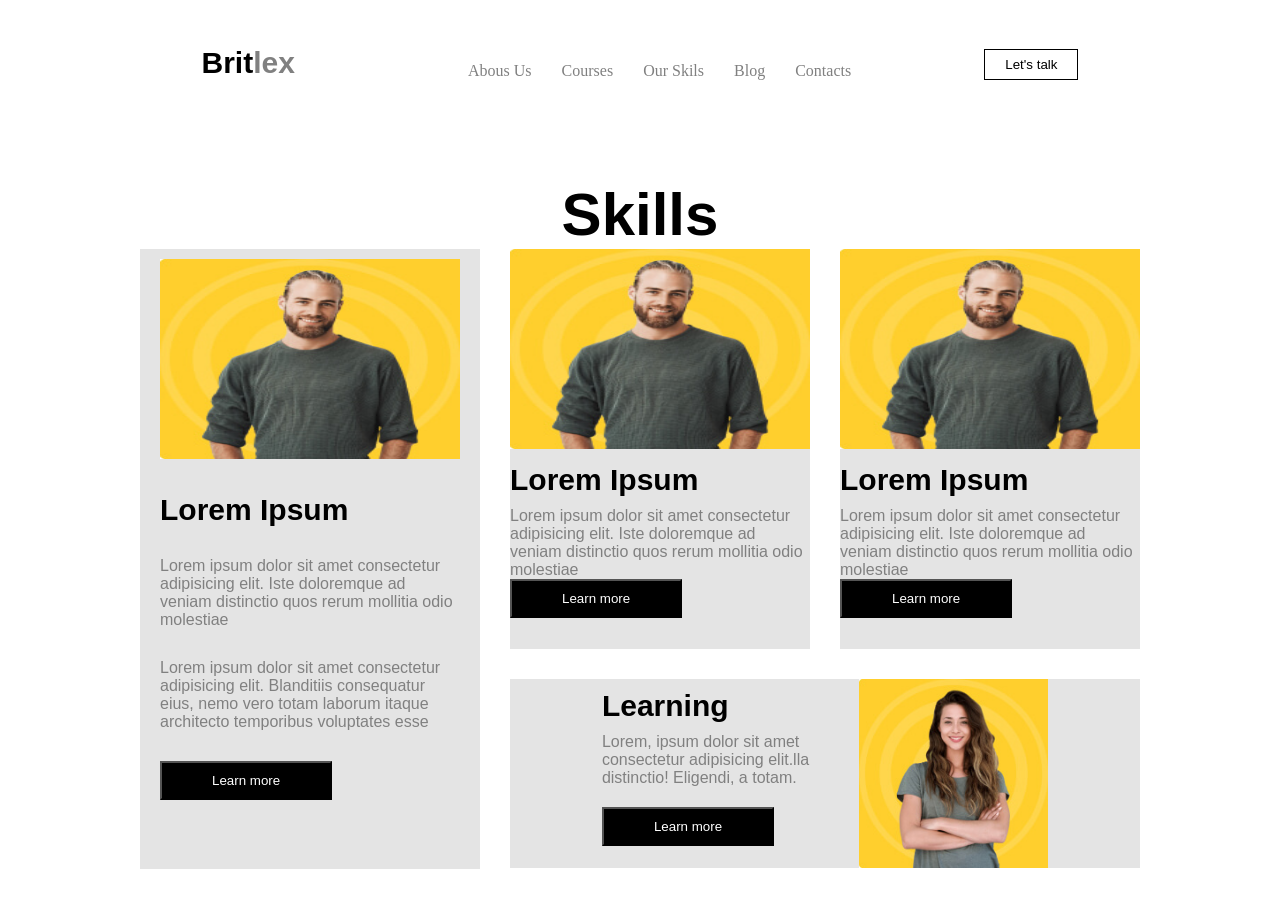
==== skills.html @ 414798d2 "four section" ====
<!DOCTYPE html>
<html lang="en">
<head>
    <meta charset="UTF-8">
    <meta name="viewport" content="width=device-width, initial-scale=1.0">
    <title>Document</title>
    <link rel="stylesheet" href="./skils.css">
</head>
<body>
    <div class="container1">

    <div class="flex1">
        <p class="kalima1">Brit<span class="srelka">lex</span></p>
        <ul>
          <li><a href="">Abous Us</a></li>
          <li><a href="">Courses</a></li>
          <li><a href="./index.html">Our Skils</a></li>
          <li><a href="">Blog</a></li>
          <li><a href="">Contacts</a></li>
        </ul>

        <button class="btn2">Let's talk</button>
      </div>

      <p class="kalima2">Skills</p>

      <div class="flex2">

        <div class="knop1">
                <img class="img1" src="./3c1aec192431e6e01ed1fbdccfd71f81f6733c07.jpg" alt="">
                <p class="kalima3">Lorem Ipsum</p>

                <p class="text1">Lorem ipsum dolor sit amet consectetur adipisicing elit. Iste doloremque ad veniam distinctio quos rerum mollitia odio molestiae</p>
                <p class="text2">Lorem ipsum dolor sit amet consectetur adipisicing elit. Blanditiis consequatur eius, nemo vero totam laborum itaque architecto temporibus voluptates esse</p>
                <button class="btn3">Learn more</button>
            </div>

            <div>
        <div class="flex3">
            <div class="knop2">
                <img class="img1" src="./3c1aec192431e6e01ed1fbdccfd71f81f6733c07.jpg" alt="">
                <p class="kalima4">Lorem Ipsum</p>

               
                <p class="text3">Lorem ipsum dolor sit amet consectetur adipisicing elit. Iste doloremque ad veniam distinctio quos rerum mollitia odio molestiae</p>
            <button class="btn4">Learn more</button>
            </div>
            <div class="knop3">
                <img class="img1" src="./3c1aec192431e6e01ed1fbdccfd71f81f6733c07.jpg" alt="">
                <p class="kalima4">Lorem Ipsum</p>
                <p class="text3">Lorem ipsum dolor sit amet consectetur adipisicing elit. Iste doloremque ad veniam distinctio quos rerum mollitia odio molestiae</p>
            <button class="btn4">Learn more</button>
            </div>
        </div>

        
    
            <div class="knop4">
                <div>
                 <p class="kalima4">Learning</p>
                <p class="text3">Lorem, ipsum dolor sit amet <br> consectetur adipisicing elit.lla <br> distinctio! Eligendi, a totam.</p>
                <button class="btn5">Learn more</button>
                </div>
                
                <img src="./625bd937d856de9205120218490f1c1fae23a386.jpg" alt="">
            </div>
        </div>
      

      </div>
      </div>
    </body>
</html>
---- skils.css ----
*{
    margin: 0;
}
.srelka{
    color: grey;
}
.kalima1{
    font-size: 30px;
    font-family: Verdana, Geneva, Tahoma, sans-serif;
    font-weight: 600;
}
ul{
    display: flex;
    list-style: none;
    gap: 30px;
}
a{
    text-decoration: none;
    color: grey;
}
.flex1{
    height: 30px;
    align-items: end;
    display: flex;
    gap: 30px;
    justify-content: space-around;
}
.btn2{
     color: rgb(0, 0, 0);
    border: 1px solid black;
    padding: 7px 20px;
    background: none;
}
.container1{
    padding: 50px 150px;
}
.kalima2{
    text-align: center;
    font-size: 60px;
    font-family: 'Segoe UI', Tahoma, Geneva, Verdana, sans-serif;
    font-weight: 700;
    margin-top: 100px;
}
.knop1{
    width: 300px;
    height: 600px;
    background-color: rgb(228, 228, 228);
    padding: 10px 20px;
}
.img1{
    width: 300px;
    height: 200px;
}
.kalima3{
    font-family: 'Segoe UI', Tahoma, Geneva, Verdana, sans-serif;
    font-size: 30px;
    font-weight: 600;
    margin-top: 30px;
}
.text1{
    color: grey;
    margin-top: 30px;
    font-family: 'Segoe UI', Tahoma, Geneva, Verdana, sans-serif;
}
.text2{
    color: grey;
    font-family: 'Segoe UI', Tahoma, Geneva, Verdana, sans-serif;
    margin-top: 30px;
}
.btn3{
    color: white;
    background-color: black;
    padding: 10px 50px;
    margin-top: 30px;
}
.knop2{
    width: 300px;
    height: 400px;
    background-color: rgb(228, 228, 228);
}
.kalima4{
 font-family: 'Segoe UI', Tahoma, Geneva, Verdana, sans-serif;
    font-size: 30px;
    font-weight: 600;
    margin-top: 10px;
}
.text3{
     color: grey;
    margin-top: 10px;
     font-family: 'Segoe UI', Tahoma, Geneva, Verdana, sans-serif;
}
.btn4{
      color: white;
    background-color: black;
    padding: 10px 50px;
}
.knop3{
      width: 300px;
    height: 400px;
    background-color: rgb(228, 228, 228);
}
.flex2{
    display: flex;
    gap: 30px;
    justify-content: center;
}
.flex3{
    display: flex;
    gap: 30px;
}
.kalima5{
    font-family: 'Segoe UI', Tahoma, Geneva, Verdana, sans-serif;
    font-size: 30px;
    font-weight: 600;
    margin-top: 10px;
}
.btn5{
    color: white;
    background-color: black;
    padding: 10px 50px;
    margin-top: 20px;
}
.knop4{
    width: 630px;
    height: 189px;
    background-color: rgb(228, 228, 228);
    margin-top: 30px;
    display: flex;
    gap: 50px;
    justify-content: center;
}
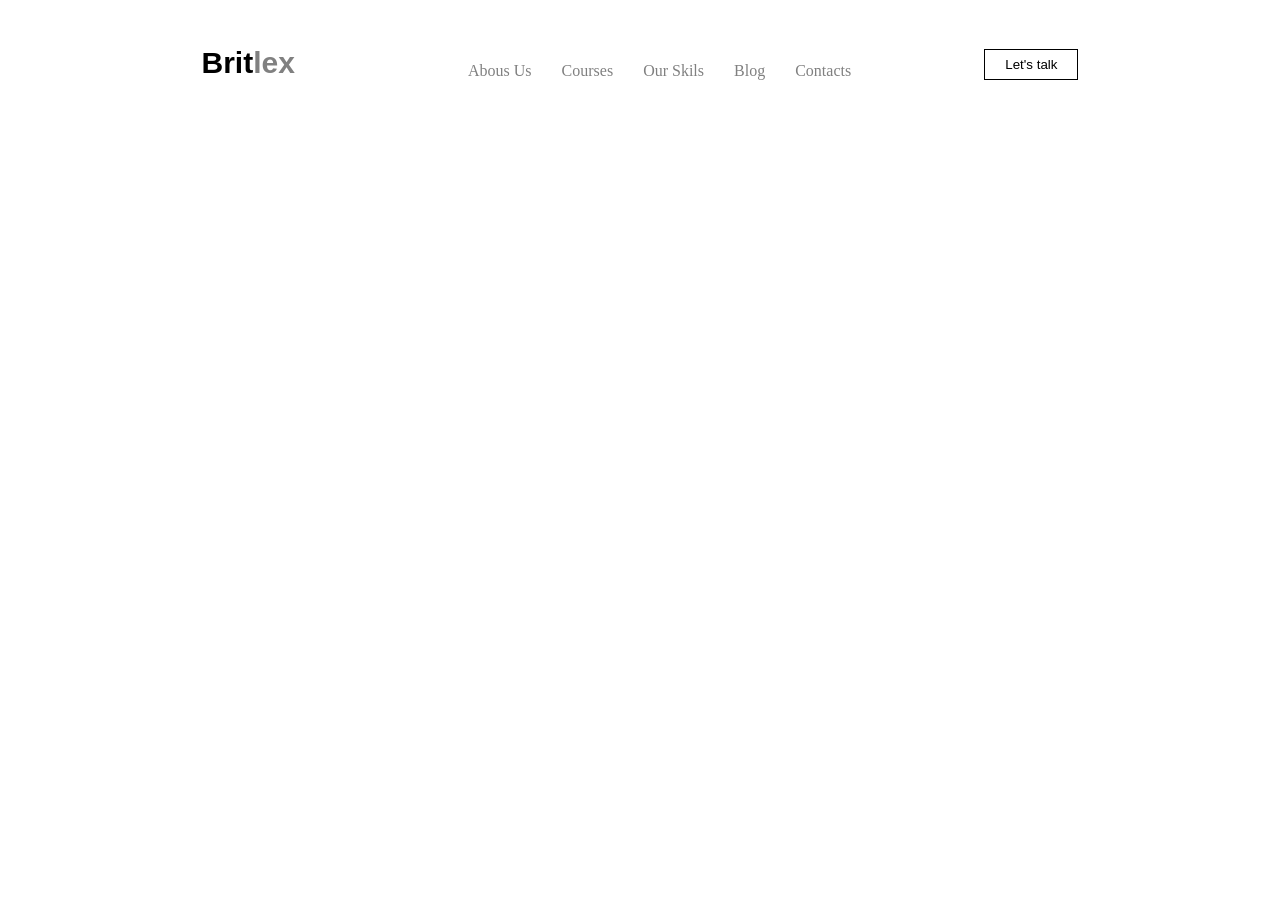
==== commit 9a0cb650: "five section" ====
--- a/skills.html
+++ b/skills.html
@@ -22,52 +22,7 @@
         <button class="btn2">Let's talk</button>
       </div>
 
-      <p class="kalima2">Skills</p>
-
-      <div class="flex2">
-
-        <div class="knop1">
-                <img class="img1" src="./3c1aec192431e6e01ed1fbdccfd71f81f6733c07.jpg" alt="">
-                <p class="kalima3">Lorem Ipsum</p>
-
-                <p class="text1">Lorem ipsum dolor sit amet consectetur adipisicing elit. Iste doloremque ad veniam distinctio quos rerum mollitia odio molestiae</p>
-                <p class="text2">Lorem ipsum dolor sit amet consectetur adipisicing elit. Blanditiis consequatur eius, nemo vero totam laborum itaque architecto temporibus voluptates esse</p>
-                <button class="btn3">Learn more</button>
-            </div>
-
-            <div>
-        <div class="flex3">
-            <div class="knop2">
-                <img class="img1" src="./3c1aec192431e6e01ed1fbdccfd71f81f6733c07.jpg" alt="">
-                <p class="kalima4">Lorem Ipsum</p>
-
-               
-                <p class="text3">Lorem ipsum dolor sit amet consectetur adipisicing elit. Iste doloremque ad veniam distinctio quos rerum mollitia odio molestiae</p>
-            <button class="btn4">Learn more</button>
-            </div>
-            <div class="knop3">
-                <img class="img1" src="./3c1aec192431e6e01ed1fbdccfd71f81f6733c07.jpg" alt="">
-                <p class="kalima4">Lorem Ipsum</p>
-                <p class="text3">Lorem ipsum dolor sit amet consectetur adipisicing elit. Iste doloremque ad veniam distinctio quos rerum mollitia odio molestiae</p>
-            <button class="btn4">Learn more</button>
-            </div>
-        </div>
-
-        
-    
-            <div class="knop4">
-                <div>
-                 <p class="kalima4">Learning</p>
-                <p class="text3">Lorem, ipsum dolor sit amet <br> consectetur adipisicing elit.lla <br> distinctio! Eligendi, a totam.</p>
-                <button class="btn5">Learn more</button>
-                </div>
-                
-                <img src="./625bd937d856de9205120218490f1c1fae23a386.jpg" alt="">
-            </div>
-        </div>
-      
-
-      </div>
+     
       </div>
     </body>
 </html>
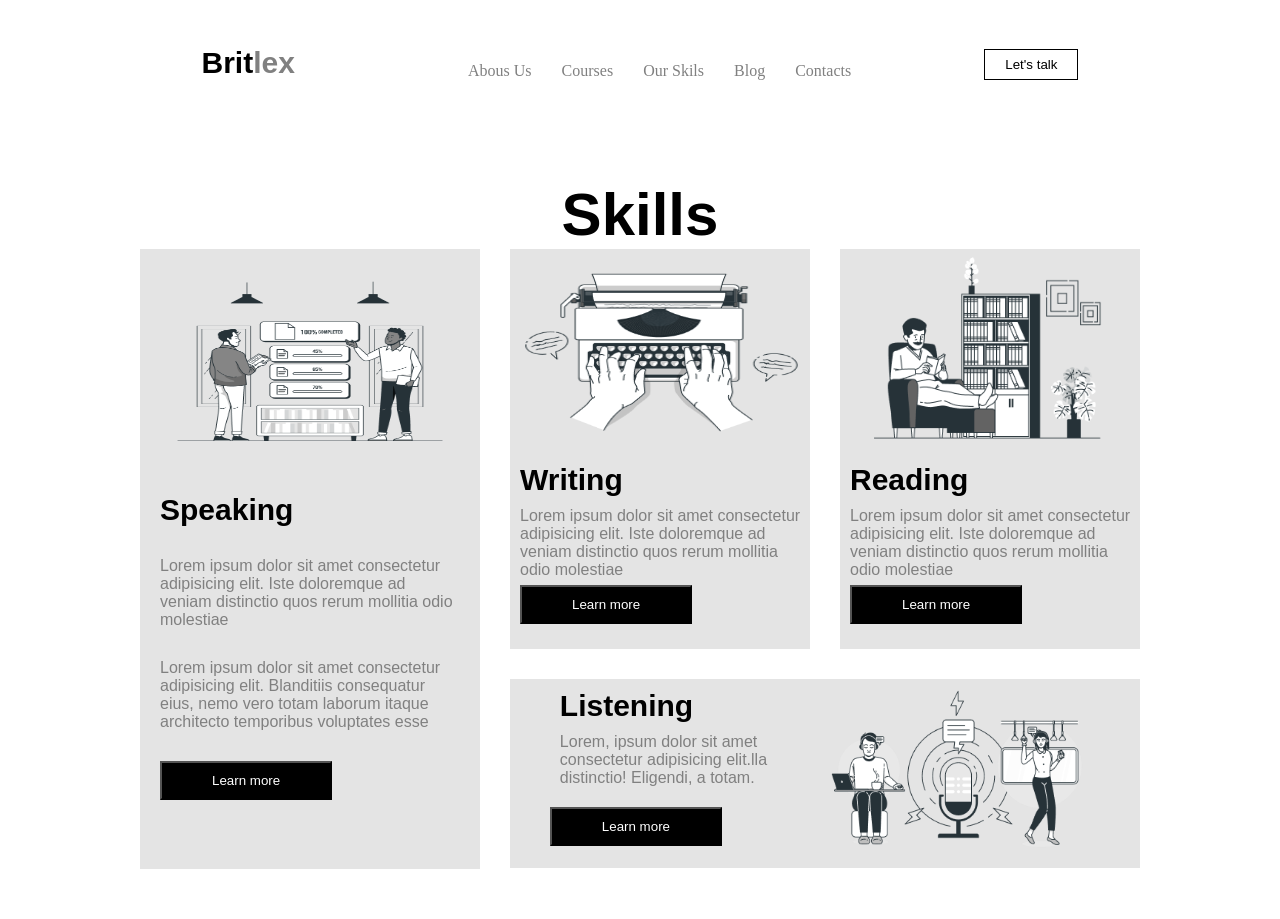
==== commit d63e1e01: "six section" ====
--- a/skills.html
+++ b/skills.html
@@ -22,7 +22,52 @@
         <button class="btn2">Let's talk</button>
       </div>
 
-     
+      <p class="kalima2">Skills</p>
+
+      <div class="flex2">
+
+        <div class="knop1">
+                <img class="img1" src="./Shared goals-bro 1.png" alt="">
+                <p class="kalima3">Speaking</p>
+
+                <p class="text1">Lorem ipsum dolor sit amet consectetur adipisicing elit. Iste doloremque ad veniam distinctio quos rerum mollitia odio molestiae</p>
+                <p class="text2">Lorem ipsum dolor sit amet consectetur adipisicing elit. Blanditiis consequatur eius, nemo vero totam laborum itaque architecto temporibus voluptates esse</p>
+                <button class="btn3">Learn more</button>
+            </div>
+
+            <div>
+        <div class="flex3">
+            <div class="knop2">
+                <img class="img1" src="./Typewriter-bro 1.png" alt="">
+                <p class="kalima4">Writing</p>
+
+               
+                <p class="text3">Lorem ipsum dolor sit amet consectetur adipisicing elit. Iste doloremque ad veniam distinctio quos rerum mollitia odio molestiae</p>
+            <button class="btn4">Learn more</button>
+            </div>
+            <div class="knop3">
+                <img class="img1" src="./House bookshelves-bro 1.png" alt="">
+                <p class="kalima4">Reading</p>
+                <p class="text3">Lorem ipsum dolor sit amet consectetur adipisicing elit. Iste doloremque ad veniam distinctio quos rerum mollitia odio molestiae</p>
+            <button class="btn4">Learn more</button>
+            </div>
+        </div>
+
+        
+    
+            <div class="knop4">
+                <div>
+                 <p class="kalima4">Listening</p>
+                <p class="text3">Lorem, ipsum dolor sit amet <br> consectetur adipisicing elit.lla <br> distinctio! Eligendi, a totam.</p>
+                <button class="btn5">Learn more</button>
+                </div>
+                
+                <img src="./Podcast audience-bro 1.png" alt="">
+            </div>
+        </div>
+      
+
+      </div>
       </div>
     </body>
 </html>
--- a/skils.css
+++ b/skils.css
@@ -79,6 +79,7 @@
     background-color: rgb(228, 228, 228);
 }
 .kalima4{
+    margin-left: 10px;
  font-family: 'Segoe UI', Tahoma, Geneva, Verdana, sans-serif;
     font-size: 30px;
     font-weight: 600;
@@ -88,11 +89,14 @@
      color: grey;
     margin-top: 10px;
      font-family: 'Segoe UI', Tahoma, Geneva, Verdana, sans-serif;
-}
+    margin-left: 10px;
+    }
 .btn4{
       color: white;
     background-color: black;
     padding: 10px 50px;
+    margin-left: 10px;
+    margin-top: 6px;
 }
 .knop3{
       width: 300px;
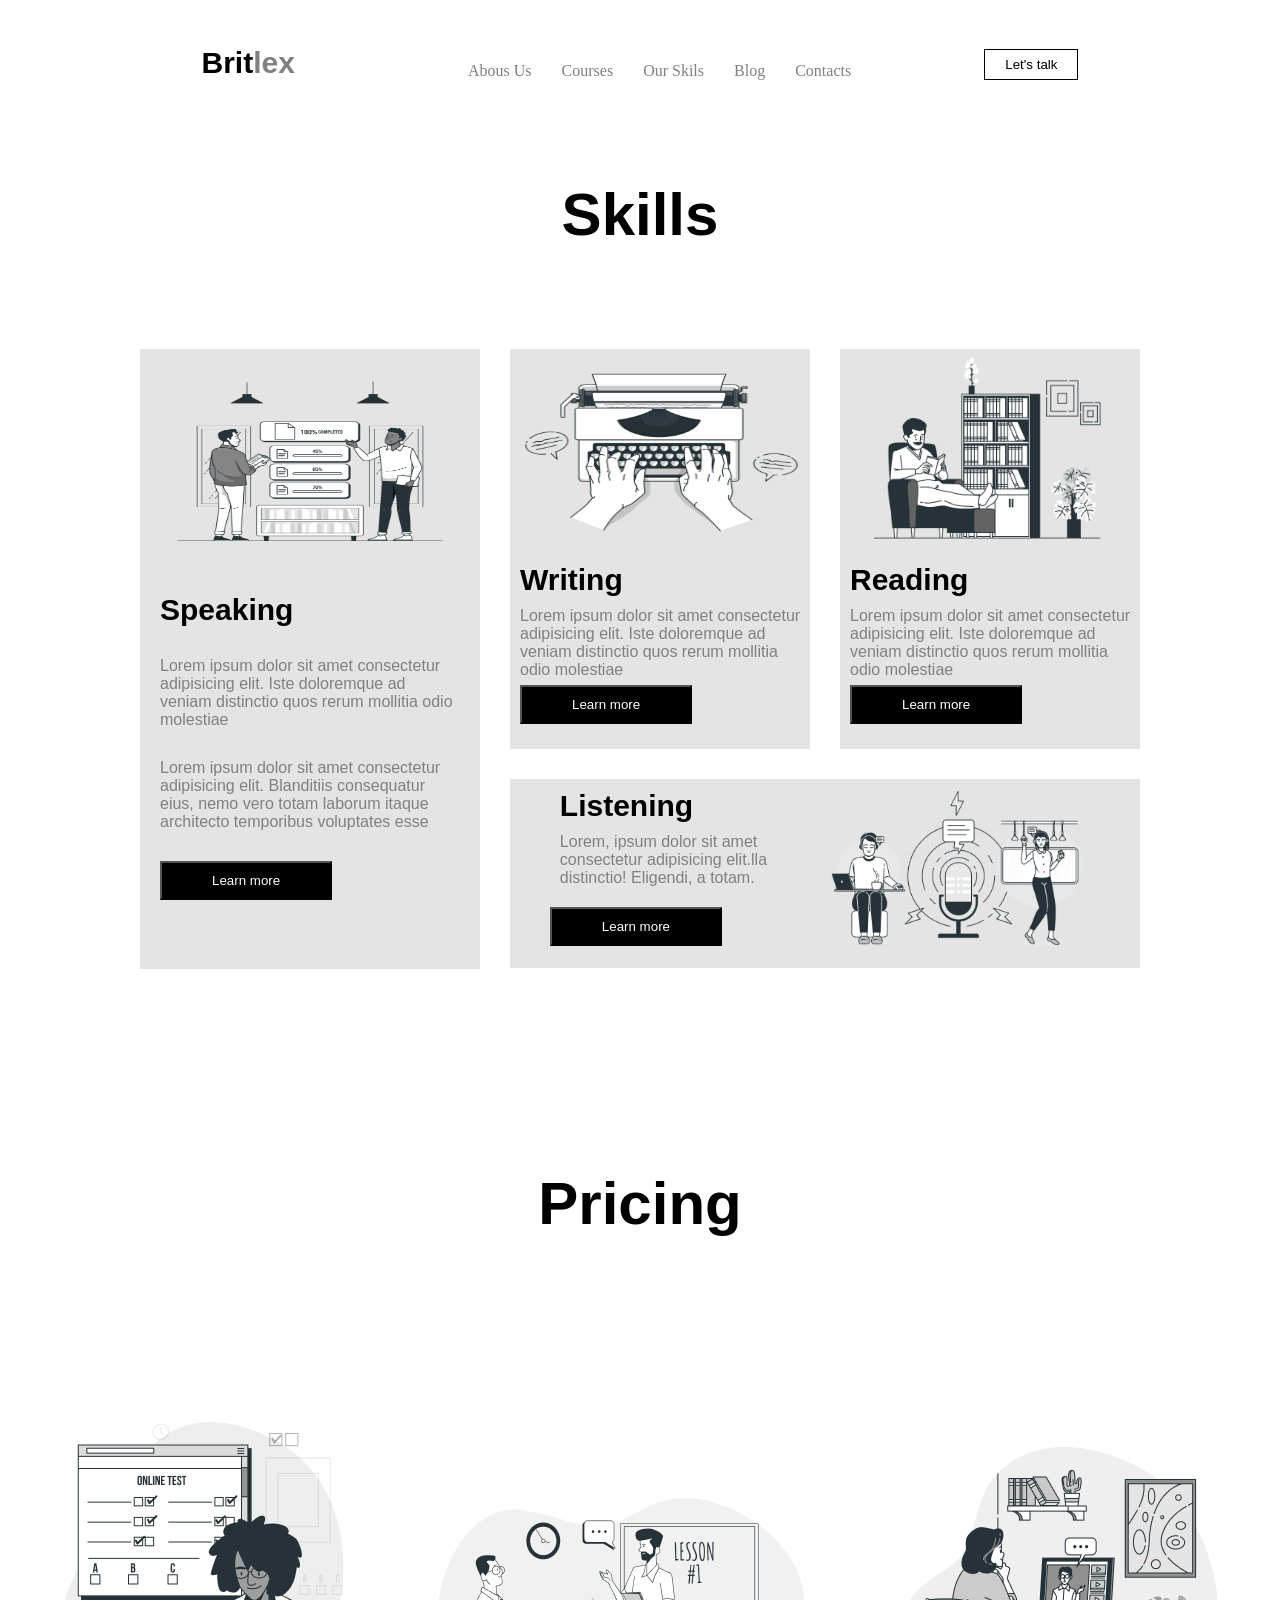
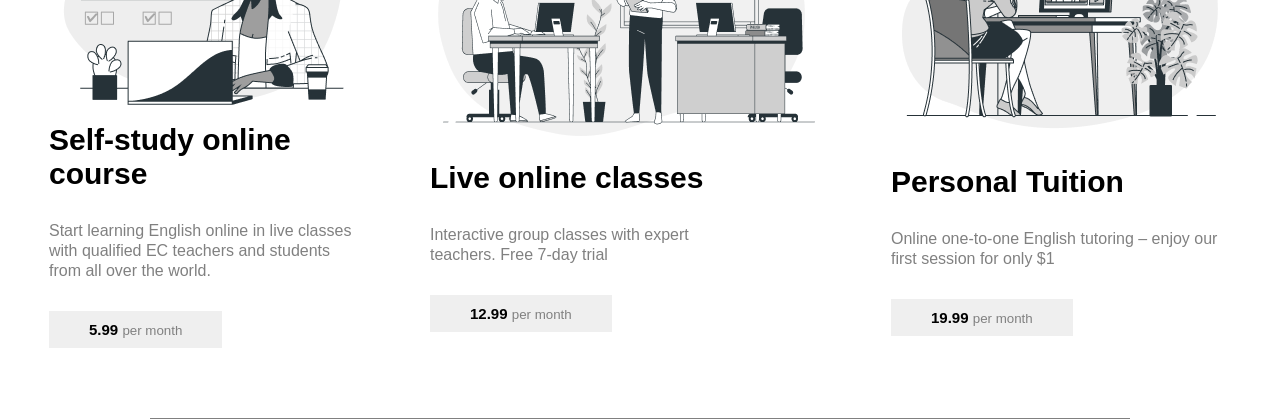
==== commit 7ca9e74c: "seven section" ====
--- a/skills.html
+++ b/skills.html
@@ -1,15 +1,14 @@
-<!DOCTYPE html>
+<!doctype html>
 <html lang="en">
-<head>
-    <meta charset="UTF-8">
-    <meta name="viewport" content="width=device-width, initial-scale=1.0">
+  <head>
+    <meta charset="UTF-8" />
+    <meta name="viewport" content="width=device-width, initial-scale=1.0" />
     <title>Document</title>
-    <link rel="stylesheet" href="./skils.css">
-</head>
-<body>
+    <link rel="stylesheet" href="./skils.css" />
+  </head>
+  <body>
     <div class="container1">
-
-    <div class="flex1">
+      <div class="flex1">
         <p class="kalima1">Brit<span class="srelka">lex</span></p>
         <ul>
           <li><a href="">Abous Us</a></li>
@@ -25,49 +24,108 @@
       <p class="kalima2">Skills</p>
 
       <div class="flex2">
+        <div class="knop1">
+          <img class="img1" src="./Shared goals-bro 1.png" alt="" />
+          <p class="kalima3">Speaking</p>
 
-        <div class="knop1">
-                <img class="img1" src="./Shared goals-bro 1.png" alt="">
-                <p class="kalima3">Speaking</p>
+          <p class="text1">
+            Lorem ipsum dolor sit amet consectetur adipisicing elit. Iste
+            doloremque ad veniam distinctio quos rerum mollitia odio molestiae
+          </p>
+          <p class="text2">
+            Lorem ipsum dolor sit amet consectetur adipisicing elit. Blanditiis
+            consequatur eius, nemo vero totam laborum itaque architecto
+            temporibus voluptates esse
+          </p>
+          <button class="btn3">Learn more</button>
+        </div>
 
-                <p class="text1">Lorem ipsum dolor sit amet consectetur adipisicing elit. Iste doloremque ad veniam distinctio quos rerum mollitia odio molestiae</p>
-                <p class="text2">Lorem ipsum dolor sit amet consectetur adipisicing elit. Blanditiis consequatur eius, nemo vero totam laborum itaque architecto temporibus voluptates esse</p>
-                <button class="btn3">Learn more</button>
+        <div>
+          <div class="flex3">
+            <div class="knop2">
+              <img class="img1" src="./Typewriter-bro 1.png" alt="" />
+              <p class="kalima4">Writing</p>
+
+              <p class="text3">
+                Lorem ipsum dolor sit amet consectetur adipisicing elit. Iste
+                doloremque ad veniam distinctio quos rerum mollitia odio
+                molestiae
+              </p>
+              <button class="btn4">Learn more</button>
+            </div>
+            <div class="knop3">
+              <img class="img1" src="./House bookshelves-bro 1.png" alt="" />
+              <p class="kalima4">Reading</p>
+              <p class="text3">
+                Lorem ipsum dolor sit amet consectetur adipisicing elit. Iste
+                doloremque ad veniam distinctio quos rerum mollitia odio
+                molestiae
+              </p>
+              <button class="btn4">Learn more</button>
+            </div>
+          </div>
+
+          <div class="knop4">
+            <div>
+              <p class="kalima4">Listening</p>
+              <p class="text3">
+                Lorem, ipsum dolor sit amet <br />
+                consectetur adipisicing elit.lla <br />
+                distinctio! Eligendi, a totam.
+              </p>
+              <button class="btn5">Learn more</button>
             </div>
 
-            <div>
-        <div class="flex3">
-            <div class="knop2">
-                <img class="img1" src="./Typewriter-bro 1.png" alt="">
-                <p class="kalima4">Writing</p>
+            <img src="./Podcast audience-bro 1.png" alt="" />
+          </div>
+        </div>
+      </div>
+    </div>
 
-               
-                <p class="text3">Lorem ipsum dolor sit amet consectetur adipisicing elit. Iste doloremque ad veniam distinctio quos rerum mollitia odio molestiae</p>
-            <button class="btn4">Learn more</button>
-            </div>
-            <div class="knop3">
-                <img class="img1" src="./House bookshelves-bro 1.png" alt="">
-                <p class="kalima4">Reading</p>
-                <p class="text3">Lorem ipsum dolor sit amet consectetur adipisicing elit. Iste doloremque ad veniam distinctio quos rerum mollitia odio molestiae</p>
-            <button class="btn4">Learn more</button>
-            </div>
+    <div class="conteiner2">
+      <p class="kalima2">Pricing</p>
+
+      <div class="flex4">
+        <div>
+          <img src="./Online test-bro 1.png" alt="" />
+          <p class="text4">Self-study online course</p>
+          <p class="text5">
+            Start learning English online in live classes <br />
+            with qualified EC teachers and students <br />
+            from all over the world.
+          </p>
+          <button class="btn6">
+            <span class="siyax">5.99 </span>per month
+          </button>
         </div>
 
-        
-    
-            <div class="knop4">
-                <div>
-                 <p class="kalima4">Listening</p>
-                <p class="text3">Lorem, ipsum dolor sit amet <br> consectetur adipisicing elit.lla <br> distinctio! Eligendi, a totam.</p>
-                <button class="btn5">Learn more</button>
-                </div>
-                
-                <img src="./Podcast audience-bro 1.png" alt="">
-            </div>
+        <div>
+          <img class="imgg" src="./Lesson-bro 1.png" alt="" />
+          <p class="text91">Live online classes</p>
+          <p class="text5">
+            Interactive group classes with expert <br />
+            teachers. Free 7-day trial
+          </p>
+          <button class="btn6">
+            <span class="siyax">12.99 </span>per month
+          </button>
         </div>
-      
 
+        <div>
+          <img class="imgg1" src="./Webinar-bro 2.png" alt="" />
+          <p class="text90">Personal Tuition</p>
+          <p class="text5">
+          Online one-to-one English tutoring – enjoy
+our first session for only $1
+          </p>
+          <button class="btn6">
+            <span class="siyax">19.99 </span>per month
+          </button>
+        </div>
       </div>
-      </div>
-    </body>
-</html>+    </div>
+
+
+    </div>
+  </body>
+</html>
--- a/skils.css
+++ b/skils.css
@@ -40,6 +40,7 @@
     font-family: 'Segoe UI', Tahoma, Geneva, Verdana, sans-serif;
     font-weight: 700;
     margin-top: 100px;
+    margin-bottom: 100px;
 }
 .knop1{
     width: 300px;
@@ -132,4 +133,54 @@
     display: flex;
     gap: 50px;
     justify-content: center;
+}
+.conteiner2{
+    height: 900px;
+    padding: 50px 150px;
+}
+.text4{
+    font-family: 'Segoe UI', Tahoma, Geneva, Verdana, sans-serif;
+    font-size: 30px;
+    font-weight: 600;
+}
+.text5{
+    color: grey;
+    line-height: 20px;
+    font-family: 'Segoe UI', Tahoma, Geneva, Verdana, sans-serif;
+    margin-top: 30px;
+}
+.siyax{
+    font-size: 15px;
+    font-weight: 600;
+    font-family: 'Segoe UI', Tahoma, Geneva, Verdana, sans-serif;
+    color: black;
+    margin-bottom: 30px;
+}
+.btn6{
+    color: grey;
+    font-family: 'Segoe UI', Tahoma, Geneva, Verdana, sans-serif;
+    border: none;
+    padding: 10px 40px;
+    margin-top: 30px;
+}
+.flex4{
+    display: flex;
+    justify-content: center;
+    align-items: center;
+    gap: 70px;
+    border-bottom: 1px solid grey;
+    padding: 70px;
+}
+.imgg{
+    margin-top: 50px;
+}
+.text90{
+    font-family: 'Segoe UI', Tahoma, Geneva, Verdana, sans-serif;
+    font-size: 30px;
+    font-weight: 600;
+}
+.text91{
+     font-family: 'Segoe UI', Tahoma, Geneva, Verdana, sans-serif;
+    font-size: 30px;
+    font-weight: 600;
 }
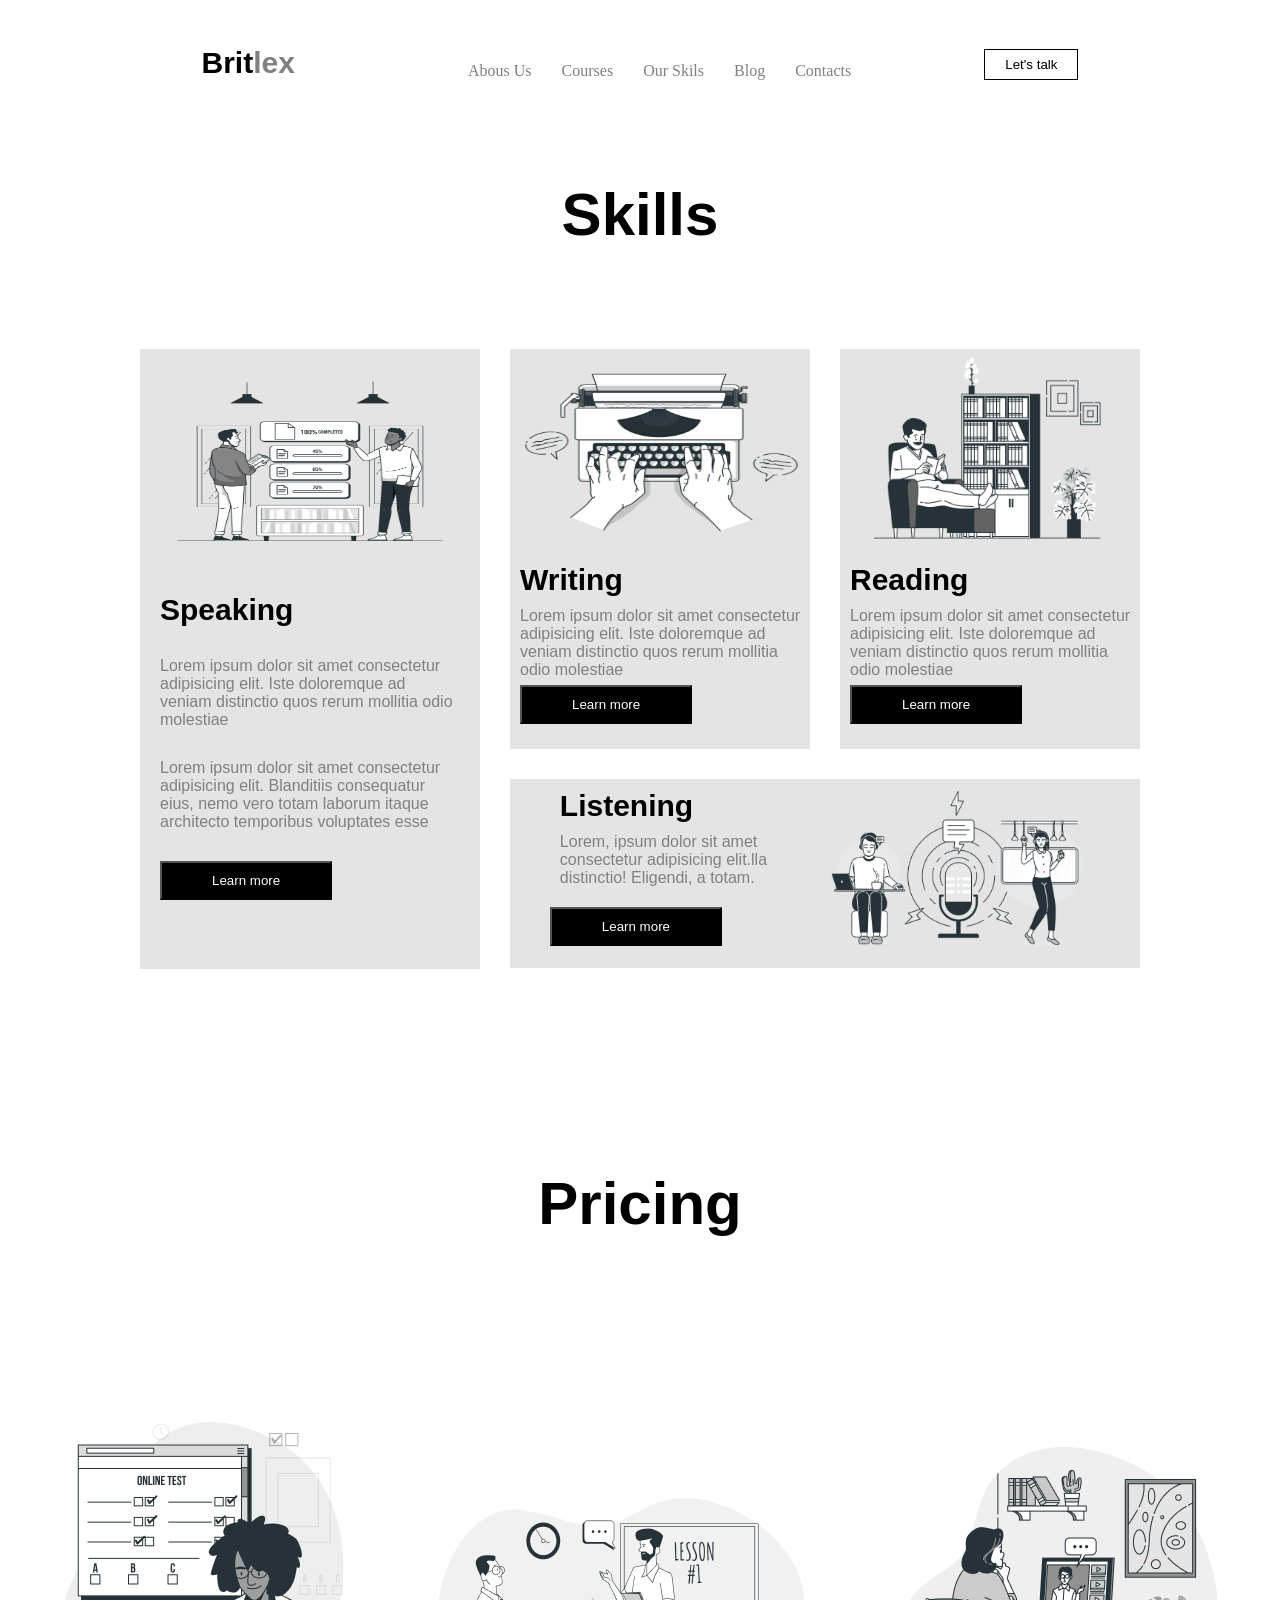
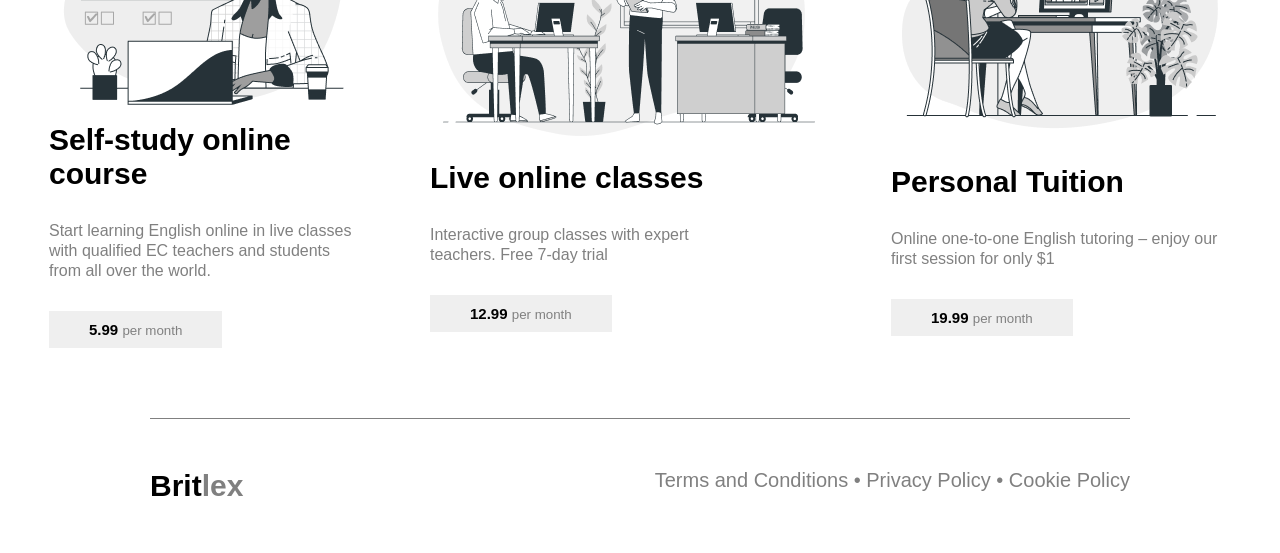
==== commit a4f66846: "eight section" ====
--- a/skills.html
+++ b/skills.html
@@ -124,8 +124,11 @@
         </div>
       </div>
     </div>
+    </div>
 
-
+    <div class="conteiner4">
+        <p class="kalima1">Brit<span class="srelka">lex</span></p>
+        <p class="txett">Terms and Conditions • Privacy Policy • Cookie Policy</p>
     </div>
   </body>
 </html>
--- a/skils.css
+++ b/skils.css
@@ -183,4 +183,14 @@
      font-family: 'Segoe UI', Tahoma, Geneva, Verdana, sans-serif;
     font-size: 30px;
     font-weight: 600;
+}
+.conteiner4{
+    padding: 50px 150px;
+    display: flex;
+    justify-content: space-between;
+}
+.txett{
+    color: grey;
+    font-family: 'Segoe UI', Tahoma, Geneva, Verdana, sans-serif;
+    font-size: 20px;
 }
